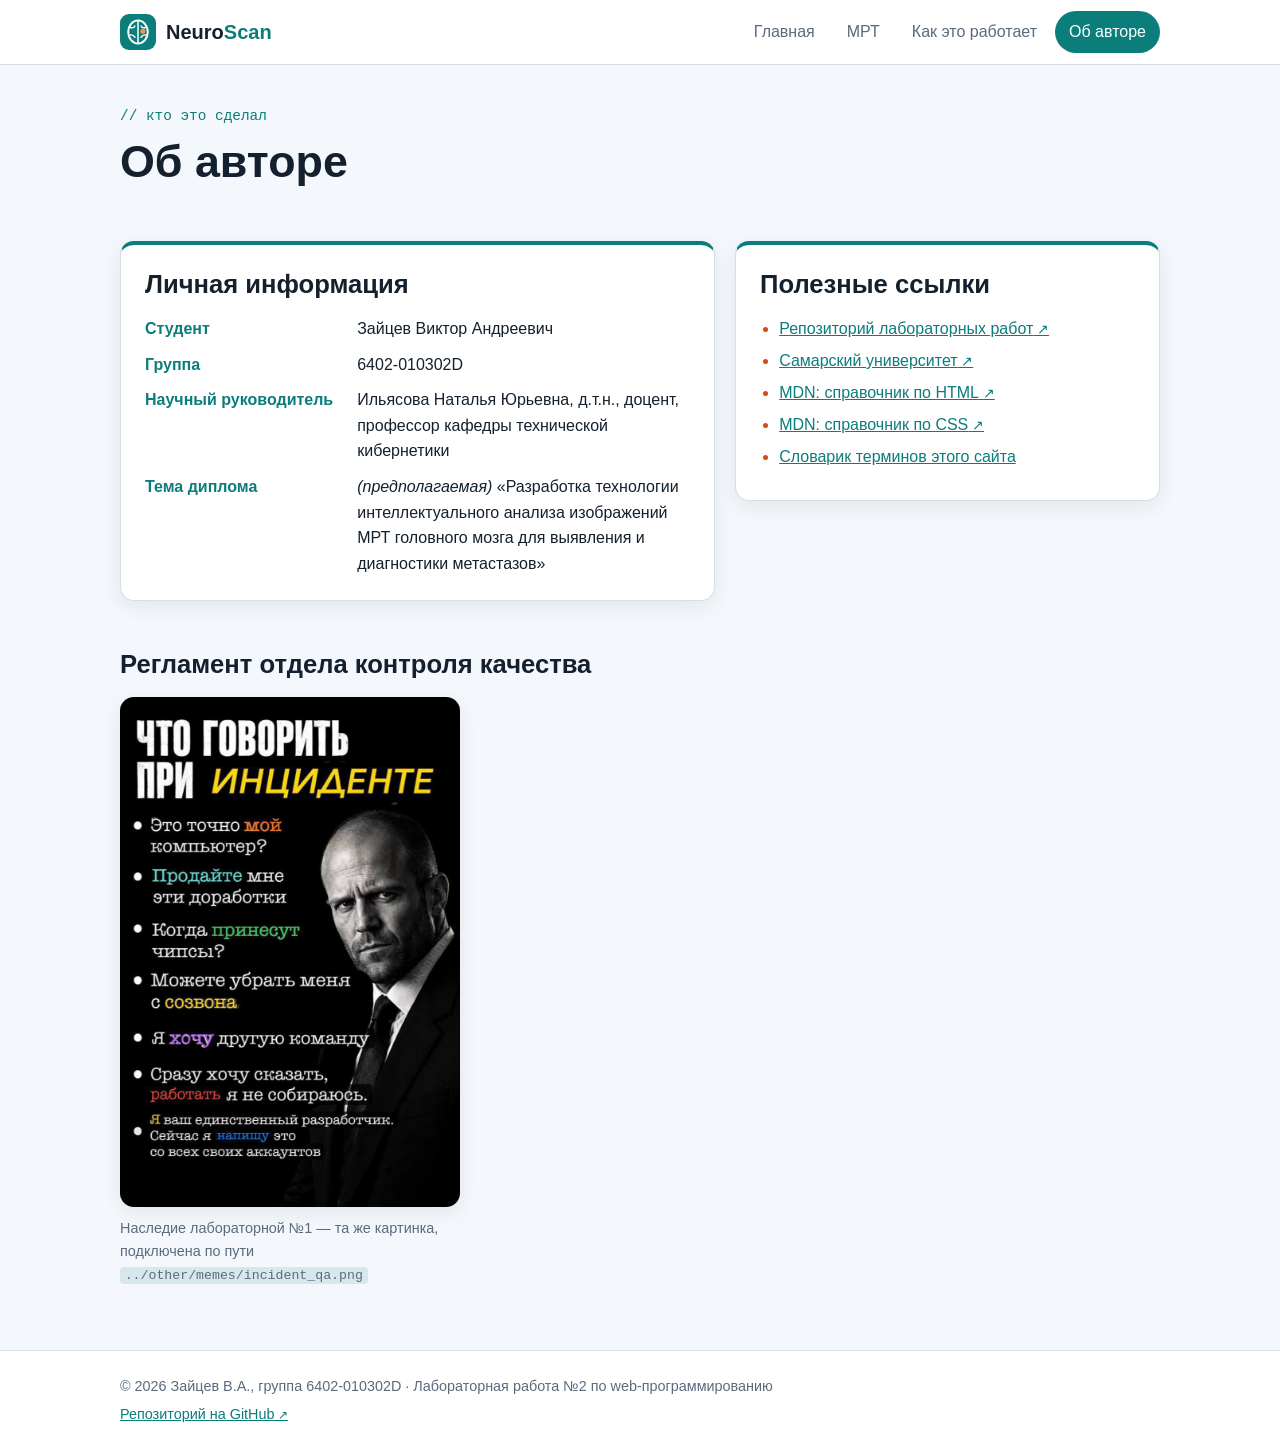
==== lab4/about.html @ dae62fb1 "chore(lab4): copied NeuroScan site from lab2 as a base" ====
<!DOCTYPE html>
<html lang="ru">
<head>
  <meta charset="UTF-8">
  <meta name="viewport" content="width=device-width, initial-scale=1.0">
  <meta name="description" content="Об авторе сайта NeuroScan">
  <title>NeuroScan — об авторе</title>
  <link rel="icon" href="img/logo.svg" type="image/svg+xml">
  <link rel="stylesheet" href="css/style.css">
</head>
<body>

  <header class="site-header">
    <div class="container header-inner">
      <a class="logo" href="index.html">
        <img src="img/logo.svg" alt="" width="36" height="36">
        <span>Neuro<span class="logo-accent">Scan</span></span>
      </a>
      <nav class="main-nav" aria-label="Главное меню">
        <ul>
          <li><a href="index.html">Главная</a></li>
          <li><a href="mri.html">МРТ</a></li>
          <li><a href="pipeline.html">Как это работает</a></li>
          <li><a href="about.html" class="active" aria-current="page">Об авторе</a></li>
        </ul>
      </nav>
    </div>
  </header>

  <main>
    <section class="container page-head">
      <p class="tag">// кто это сделал</p>
      <h1>Об авторе</h1>
    </section>

    <div class="container section profile">
      <article class="card">
        <h2>Личная информация</h2>
        <dl class="defs">
          <dt>Студент</dt>
          <dd>Зайцев Виктор Андреевич</dd>

          <dt>Группа</dt>
          <dd>6402-010302D</dd>

          <dt>Научный руководитель</dt>
          <dd>Ильясова Наталья Юрьевна, д.т.н., доцент, профессор кафедры технической кибернетики</dd>

          <dt>Тема диплома</dt>
          <dd><em>(предполагаемая)</em> «Разработка технологии интеллектуального анализа изображений МРТ головного мозга для выявления и диагностики метастазов»</dd>
        </dl>
      </article>

      <article class="card">
        <h2>Полезные ссылки</h2>
        <ul class="links">
          <li><a href="https://github.com/VAZ0N4ik/web6402-zaitsev_va" target="_blank" rel="noopener">Репозиторий лабораторных работ</a></li>
          <li><a href="https://ssau.ru" target="_blank" rel="noopener">Самарский университет</a></li>
          <li><a href="https://developer.mozilla.org/ru/docs/Web/HTML" target="_blank" rel="noopener">MDN: справочник по HTML</a></li>
          <li><a href="https://developer.mozilla.org/ru/docs/Web/CSS" target="_blank" rel="noopener">MDN: справочник по CSS</a></li>
          <li><a href="pipeline.html#glossary">Словарик терминов этого сайта</a></li>
        </ul>
      </article>
    </div>

    <!-- ===== Мем из ЛР №1: картинка берётся из папки other/ по относительному пути ../ ===== -->
    <section class="container section">
      <h2>Регламент отдела контроля качества</h2>
      <figure class="meme">
        <img src="../other/memes/incident_qa.png" alt="Мем: Джейсон Стэтхем и список «Что говорить при инциденте»" width="853" height="1280">
        <figcaption>Наследие лабораторной №1 — та же картинка, подключена по пути <code>../other/memes/incident_qa.png</code></figcaption>
      </figure>
    </section>
  </main>

  <footer class="site-footer">
    <div class="container">
      <p>© 2026 Зайцев&nbsp;В.А., группа 6402-010302D · Лабораторная работа №2 по web-программированию</p>
      <p><a href="https://github.com/VAZ0N4ik/web6402-zaitsev_va" target="_blank" rel="noopener">Репозиторий на GitHub</a></p>
    </div>
  </footer>

</body>
</html>
---- lab4/css/style.css ----
/* ==========================================================================
   NeuroScan — стили сайта (ЛР №2: основы HTML и CSS)
   Порядок: переменные → база → шапка → блоки страниц → таблица → адаптив
   ========================================================================== */


/* ---------- 1. Переменные: вся палитра в одном месте ---------- */

:root {
  --bg: #f4f7fb;
  --surface: #ffffff;
  --text: #14202e;
  --muted: #5a6b7d;
  --accent: #0b7d7a;                       /* бирюзовый «как у сканера» */
  --accent-soft: rgba(11, 125, 122, 0.12);
  --on-accent: #ffffff;                    /* текст поверх акцентного фона */
  --lesion: #d9480f;                       /* оранжевый — цвет «очага» */
  --lesion-soft: rgba(217, 72, 15, 0.14);
  --border: #d6dee8;
  --shadow: 0 6px 20px rgba(20, 32, 46, 0.08);
  --radius: 14px;
  --font: "Segoe UI", Roboto, "Helvetica Neue", Arial, sans-serif;
  --mono: Consolas, "Courier New", monospace;
}

/* Тёмная тема включается сама, если она выбрана в системе */
@media (prefers-color-scheme: dark) {
  :root {
    --bg: #0b1320;
    --surface: #121d2e;
    --text: #e6edf5;
    --muted: #9fb0c3;
    --accent: #2ec4b6;
    --accent-soft: rgba(46, 196, 182, 0.15);
    --on-accent: #06231f;
    --lesion: #ff8a4c;
    --lesion-soft: rgba(255, 138, 76, 0.18);
    --border: #22324a;
    --shadow: 0 6px 20px rgba(0, 0, 0, 0.35);
  }
}


/* ---------- 2. База: универсальный селектор и селекторы тегов ---------- */

*,
*::before,
*::after {
  box-sizing: border-box;
}

body {
  margin: 0;
  min-height: 100vh;
  display: flex;
  flex-direction: column;
  font-family: var(--font);
  font-size: 1rem;
  line-height: 1.6;
  color: var(--text);
  background-color: var(--bg);
}

main {
  flex: 1;
}

h1,
h2,
h3 {
  margin: 0 0 0.6em;
  line-height: 1.25;
}

h1 {
  font-size: clamp(1.9rem, 4vw, 2.8rem);
}

h2 {
  font-size: 1.6rem;
}

h3 {
  font-size: 1.15rem;
}

p {
  margin: 0 0 1em;
}

img {
  max-width: 100%;
  height: auto;
  vertical-align: middle;
}

a {
  color: var(--accent);
}

a:hover {
  text-decoration-thickness: 2px;
}

/* Селектор атрибута + псевдоэлемент: стрелка у внешних ссылок */
a[target="_blank"]::after {
  content: " ↗";
  font-size: 0.85em;
}

:focus-visible {
  outline: 3px solid var(--lesion);
  outline-offset: 2px;
}

code {
  font-family: var(--mono);
  font-size: 0.92em;
  padding: 0.1em 0.35em;
  border-radius: 4px;
  background-color: var(--accent-soft);
}

mark {
  padding: 0 0.2em;
  border-radius: 3px;
  color: inherit;
  background-color: var(--lesion-soft);
}

abbr[title] {
  cursor: help;
}


/* ---------- 3. Раскладка ---------- */

.container {
  width: 100%;
  max-width: 1080px;
  margin: 0 auto;
  padding: 0 20px;
}

.section {
  padding-top: 24px;
  padding-bottom: 24px;
}

.tag {
  margin-bottom: 0.4em;
  font-family: var(--mono);
  font-size: 0.9rem;
  color: var(--accent);
}

.lead {
  max-width: 40em;
  font-size: 1.15rem;
  color: var(--muted);
}

.section-lead {
  max-width: 44em;
  color: var(--muted);
}

.highlight {
  color: var(--lesion);
}


/* ---------- 4. Шапка и меню ---------- */

.site-header {
  position: sticky;
  top: 0;
  z-index: 10;
  background-color: var(--surface);
  border-bottom: 1px solid var(--border);
}

.header-inner {
  display: flex;
  flex-wrap: wrap;
  align-items: center;
  justify-content: space-between;
  gap: 12px;
  min-height: 64px;
}

.logo {
  display: inline-flex;
  align-items: center;
  gap: 10px;
  font-size: 1.25rem;
  font-weight: 700;
  color: var(--text);
  text-decoration: none;
}

.logo-accent {
  color: var(--accent);
}

.main-nav ul {
  display: flex;
  flex-wrap: wrap;
  gap: 4px;
  margin: 0;
  padding: 0;
  list-style: none;
}

/* Селектор потомка: все ссылки внутри меню */
.main-nav a {
  display: block;
  padding: 8px 14px;
  border-radius: 999px;
  font-weight: 500;
  color: var(--muted);
  text-decoration: none;
  transition: background-color 0.2s, color 0.2s;
}

.main-nav a:hover {
  color: var(--text);
  background-color: var(--accent-soft);
}

/* Текущая страница */
.main-nav a.active {
  color: var(--on-accent);
  background-color: var(--accent);
}


/* ---------- 5. Первый экран (селектор по id) ---------- */

#hero {
  padding: 56px 0;
  background: linear-gradient(135deg, var(--accent-soft), transparent 60%);
  border-bottom: 1px solid var(--border);
}

.hero-inner {
  display: grid;
  grid-template-columns: 1.2fr 1fr;
  gap: 40px;
  align-items: center;
}

.hero-actions {
  display: flex;
  flex-wrap: wrap;
  gap: 12px;
  margin-top: 24px;
}

.btn {
  display: inline-block;
  padding: 12px 22px;
  border: 2px solid var(--accent);
  border-radius: 999px;
  font-weight: 600;
  color: var(--on-accent);
  text-decoration: none;
  background-color: var(--accent);
  transition: transform 0.15s, box-shadow 0.15s;
}

.btn:hover {
  transform: translateY(-2px);
  box-shadow: var(--shadow);
}

.btn-ghost {
  color: var(--accent);
  background-color: transparent;
}

/* Картинка среза с «бегущей» линией сканера */
.scan {
  justify-self: center;
  max-width: 360px;
  margin: 0;
}

.scan-frame {
  position: relative;
  overflow: hidden;
  border-radius: 20px;
  box-shadow: var(--shadow);
}

.scan-frame img {
  display: block;
}

.scan-frame::after {
  content: "";
  position: absolute;
  left: 0;
  right: 0;
  top: 0;
  height: 3px;
  background: linear-gradient(90deg, transparent, #7fe3d9, transparent);
  box-shadow: 0 0 12px #7fe3d9;
  animation: scan-line 4s ease-in-out infinite;
}

@keyframes scan-line {
  0%   { top: 4%; }
  50%  { top: 95%; }
  100% { top: 4%; }
}

/* Если пользователь попросил систему не анимировать — не анимируем */
@media (prefers-reduced-motion: reduce) {
  .scan-frame::after {
    display: none;
  }
}

figcaption {
  margin-top: 10px;
  font-size: 0.9rem;
  text-align: center;
  color: var(--muted);
}


/* ---------- 6. Карточки, цитата, картинки ---------- */

.cards {
  display: grid;
  grid-template-columns: repeat(auto-fit, minmax(240px, 1fr));
  gap: 20px;
}

.card {
  padding: 24px;
  border: 1px solid var(--border);
  border-top: 4px solid var(--accent);
  border-radius: var(--radius);
  background-color: var(--surface);
  box-shadow: var(--shadow);
  transition: transform 0.2s;
}

.cards .card:hover {
  transform: translateY(-4px);
}

.card p:last-child {
  margin-bottom: 0;
}

.quote {
  margin: 0;
  padding: 24px 28px;
  border-left: 6px solid var(--lesion);
  border-radius: 0 var(--radius) var(--radius) 0;
  background-color: var(--surface);
}

.quote blockquote {
  margin: 0;
  font-size: 1.3rem;
  font-style: italic;
}

.quote blockquote p {
  margin: 0;
}

.quote figcaption {
  text-align: left;
}

.wide-figure {
  margin: 0;
}

.wide-figure img {
  display: block;
  margin: 0 auto;
  border-radius: var(--radius);
}

.meme {
  max-width: 340px;
  margin: 0;
}

.meme img {
  display: block;
  border-radius: var(--radius);
  box-shadow: var(--shadow);
}

.meme figcaption {
  text-align: left;
}


/* ---------- 7. Внутренние страницы ---------- */

.page-head {
  padding-top: 40px;
}

/* Дочерний селектор + счётчик: номера шагов рисует CSS */
.steps {
  display: grid;
  gap: 16px;
  margin: 0;
  padding: 0;
  list-style: none;
  counter-reset: step;
}

.steps > li {
  position: relative;
  padding: 20px 20px 20px 84px;
  border: 1px solid var(--border);
  border-radius: var(--radius);
  background-color: var(--surface);
  counter-increment: step;
}

.steps > li::before {
  content: counter(step, decimal-leading-zero);
  position: absolute;
  top: 20px;
  left: 20px;
  width: 44px;
  height: 44px;
  display: grid;
  place-items: center;
  border-radius: 50%;
  font-family: var(--mono);
  font-weight: 700;
  color: var(--on-accent);
  background-color: var(--accent);
}

/* Последний шаг (отчёт врачу) — цветом «очага» */
.steps > li:last-child::before {
  background-color: var(--lesion);
}

.steps h3 {
  margin-bottom: 0.3em;
}

.steps p {
  margin: 0;
}

/* Списки «термин — определение» */
.defs {
  display: grid;
  grid-template-columns: max-content 1fr;
  gap: 10px 24px;
  margin: 0;
}

.defs dt {
  font-weight: 700;
  color: var(--accent);
}

.defs dd {
  margin: 0;
}

.profile {
  display: grid;
  grid-template-columns: 1.4fr 1fr;
  gap: 20px;
  align-items: start;
}

.links {
  margin: 0;
  padding-left: 1.2em;
}

.links li {
  margin-bottom: 0.4em;
}

.links li::marker {
  color: var(--lesion);
}


/* ---------- 8. Таблица ---------- */

.table-wrap {
  overflow-x: auto;
  border: 1px solid var(--border);
  border-radius: var(--radius);
  background-color: var(--surface);
  box-shadow: var(--shadow);
}

.data-table {
  width: 100%;
  min-width: 600px;
  border-collapse: collapse;
}

.data-table caption {
  padding: 16px 18px 10px;
  font-weight: 600;
  text-align: left;
}

.data-table th,
.data-table td {
  padding: 12px 18px;
  border-bottom: 1px solid var(--border);
  vertical-align: middle;
}

.data-table thead th {
  font-weight: 600;
  color: var(--on-accent);
  background-color: var(--accent);
}

/* «Зебра» и подсветка строки под курсором */
.data-table tbody tr:nth-child(even) {
  background-color: var(--accent-soft);
}

.data-table tbody tr:hover {
  background-color: var(--lesion-soft);
}

.data-table tbody tr:last-child td {
  border-bottom: none;
}

/* Выравнивание: 1-й и 3-й столбцы — по левому краю, 2-й — по центру, 4-й — по правому */
.data-table th:nth-child(1),
.data-table td:nth-child(1),
.data-table th:nth-child(3),
.data-table td:nth-child(3) {
  text-align: left;
}

.data-table th:nth-child(2),
.data-table td:nth-child(2) {
  text-align: center;
  white-space: nowrap;
}

.data-table th:nth-child(4),
.data-table td:nth-child(4) {
  text-align: right;
  font-family: var(--mono);
}

/* Строка с главной последовательностью */
.data-table .key-row td:first-child {
  font-weight: 700;
  color: var(--lesion);
}

/* Квадратики-образцы яркости ликвора (строчные span с inline-block) */
.swatch {
  display: inline-block;
  width: 12px;
  height: 12px;
  margin-right: 4px;
  border: 1px solid var(--muted);
  border-radius: 3px;
  vertical-align: -1px;
}

.swatch-dark {
  background-color: #1d2228;
}

.swatch-bright {
  background-color: #eef1f4;
}

.table-note {
  margin-top: 10px;
  font-size: 0.9rem;
  color: var(--muted);
}


/* ---------- 9. Подвал ---------- */

.site-footer {
  margin-top: 40px;
  padding: 24px 0;
  border-top: 1px solid var(--border);
  font-size: 0.9rem;
  color: var(--muted);
  background-color: var(--surface);
}

.site-footer p {
  margin: 0 0 0.3em;
}


/* ---------- 10. Адаптив: узкие экраны (телефоны) ---------- */

@media (max-width: 760px) {
  .site-header {
    position: static;
  }

  .header-inner {
    padding-top: 10px;
    padding-bottom: 10px;
  }

  .main-nav a {
    padding: 6px 10px;
  }

  #hero {
    padding: 32px 0;
  }

  .hero-inner,
  .profile,
  .defs {
    grid-template-columns: 1fr;
  }

  .defs dd {
    margin-bottom: 8px;
  }

  .steps > li {
    padding: 76px 20px 20px;
  }
}
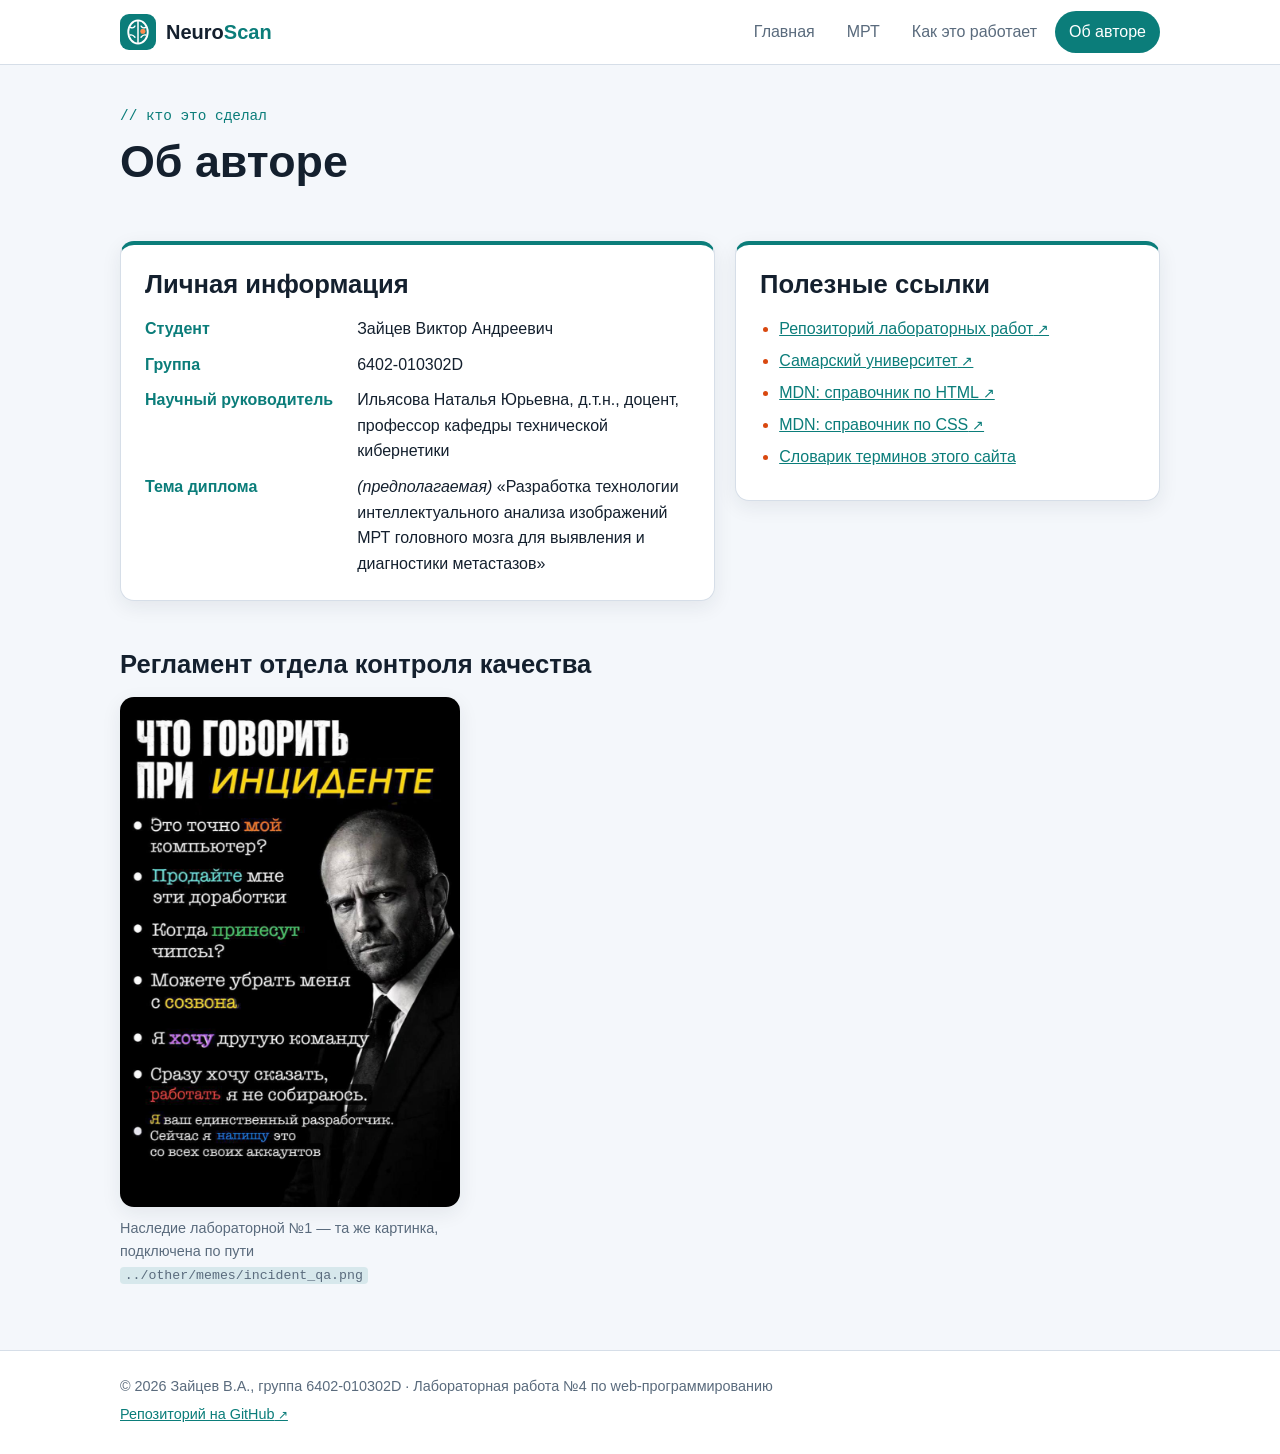
==== commit 763f7158: "refactor(lab4): renamed classes by BEM methodology" ====
--- a/lab4/about.html
+++ b/lab4/about.html
@@ -10,18 +10,18 @@
 </head>
 <body>
 
-  <header class="site-header">
-    <div class="container header-inner">
+  <header class="header">
+    <div class="container header__inner">
       <a class="logo" href="index.html">
         <img src="img/logo.svg" alt="" width="36" height="36">
-        <span>Neuro<span class="logo-accent">Scan</span></span>
+        <span>Neuro<span class="logo__accent">Scan</span></span>
       </a>
-      <nav class="main-nav" aria-label="Главное меню">
-        <ul>
-          <li><a href="index.html">Главная</a></li>
-          <li><a href="mri.html">МРТ</a></li>
-          <li><a href="pipeline.html">Как это работает</a></li>
-          <li><a href="about.html" class="active" aria-current="page">Об авторе</a></li>
+      <nav class="nav" aria-label="Главное меню">
+        <ul class="nav__list">
+          <li><a class="nav__link" href="index.html">Главная</a></li>
+          <li><a class="nav__link" href="mri.html">МРТ</a></li>
+          <li><a class="nav__link" href="pipeline.html">Как это работает</a></li>
+          <li><a class="nav__link nav__link_active" href="about.html" aria-current="page">Об авторе</a></li>
         </ul>
       </nav>
     </div>
@@ -37,46 +37,46 @@
       <article class="card">
         <h2>Личная информация</h2>
         <dl class="defs">
-          <dt>Студент</dt>
-          <dd>Зайцев Виктор Андреевич</dd>
+          <dt class="defs__term">Студент</dt>
+          <dd class="defs__desc">Зайцев Виктор Андреевич</dd>
 
-          <dt>Группа</dt>
-          <dd>6402-010302D</dd>
+          <dt class="defs__term">Группа</dt>
+          <dd class="defs__desc">6402-010302D</dd>
 
-          <dt>Научный руководитель</dt>
-          <dd>Ильясова Наталья Юрьевна, д.т.н., доцент, профессор кафедры технической кибернетики</dd>
+          <dt class="defs__term">Научный руководитель</dt>
+          <dd class="defs__desc">Ильясова Наталья Юрьевна, д.т.н., доцент, профессор кафедры технической кибернетики</dd>
 
-          <dt>Тема диплома</dt>
-          <dd><em>(предполагаемая)</em> «Разработка технологии интеллектуального анализа изображений МРТ головного мозга для выявления и диагностики метастазов»</dd>
+          <dt class="defs__term">Тема диплома</dt>
+          <dd class="defs__desc"><em>(предполагаемая)</em> «Разработка технологии интеллектуального анализа изображений МРТ головного мозга для выявления и диагностики метастазов»</dd>
         </dl>
       </article>
 
       <article class="card">
         <h2>Полезные ссылки</h2>
         <ul class="links">
-          <li><a href="https://github.com/VAZ0N4ik/web6402-zaitsev_va" target="_blank" rel="noopener">Репозиторий лабораторных работ</a></li>
-          <li><a href="https://ssau.ru" target="_blank" rel="noopener">Самарский университет</a></li>
-          <li><a href="https://developer.mozilla.org/ru/docs/Web/HTML" target="_blank" rel="noopener">MDN: справочник по HTML</a></li>
-          <li><a href="https://developer.mozilla.org/ru/docs/Web/CSS" target="_blank" rel="noopener">MDN: справочник по CSS</a></li>
-          <li><a href="pipeline.html#glossary">Словарик терминов этого сайта</a></li>
+          <li class="links__item"><a href="https://github.com/VAZ0N4ik/web6402-zaitsev_va" target="_blank" rel="noopener">Репозиторий лабораторных работ</a></li>
+          <li class="links__item"><a href="https://ssau.ru" target="_blank" rel="noopener">Самарский университет</a></li>
+          <li class="links__item"><a href="https://developer.mozilla.org/ru/docs/Web/HTML" target="_blank" rel="noopener">MDN: справочник по HTML</a></li>
+          <li class="links__item"><a href="https://developer.mozilla.org/ru/docs/Web/CSS" target="_blank" rel="noopener">MDN: справочник по CSS</a></li>
+          <li class="links__item"><a href="pipeline.html#glossary">Словарик терминов этого сайта</a></li>
         </ul>
       </article>
     </div>
 
-    <!-- ===== Мем из ЛР №1: картинка берётся из папки other/ по относительному пути ../ ===== -->
+    <!-- Мем из ЛР №1: картинка лежит в папке other/, путь относительный через ../ -->
     <section class="container section">
       <h2>Регламент отдела контроля качества</h2>
-      <figure class="meme">
-        <img src="../other/memes/incident_qa.png" alt="Мем: Джейсон Стэтхем и список «Что говорить при инциденте»" width="853" height="1280">
-        <figcaption>Наследие лабораторной №1 — та же картинка, подключена по пути <code>../other/memes/incident_qa.png</code></figcaption>
+      <figure class="illustration illustration_meme">
+        <img class="illustration__img" src="../other/memes/incident_qa.png" alt="Мем: Джейсон Стэтхем и список «Что говорить при инциденте»" width="853" height="1280">
+        <figcaption class="illustration__caption">Наследие лабораторной №1 — та же картинка, подключена по пути <code>../other/memes/incident_qa.png</code></figcaption>
       </figure>
     </section>
   </main>
 
-  <footer class="site-footer">
+  <footer class="footer">
     <div class="container">
-      <p>© 2026 Зайцев&nbsp;В.А., группа 6402-010302D · Лабораторная работа №2 по web-программированию</p>
-      <p><a href="https://github.com/VAZ0N4ik/web6402-zaitsev_va" target="_blank" rel="noopener">Репозиторий на GitHub</a></p>
+      <p class="footer__text">© 2026 Зайцев&nbsp;В.А., группа 6402-010302D · Лабораторная работа №4 по web-программированию</p>
+      <p class="footer__text"><a href="https://github.com/VAZ0N4ik/web6402-zaitsev_va" target="_blank" rel="noopener">Репозиторий на GitHub</a></p>
     </div>
   </footer>
 
--- a/lab4/css/style.css
+++ b/lab4/css/style.css
@@ -1,10 +1,7 @@
-/* ==========================================================================
-   NeuroScan — стили сайта (ЛР №2: основы HTML и CSS)
-   Порядок: переменные → база → шапка → блоки страниц → таблица → адаптив
-   ========================================================================== */
-
-
-/* ---------- 1. Переменные: вся палитра в одном месте ---------- */
+/* NeuroScan — стили сайта (ЛР №4). Классы названы по БЭМ: блок__элемент_модификатор */
+
+
+/* ---------- 1. Переменные ---------- */
 
 :root {
   --bg: #f4f7fb;
@@ -41,7 +38,7 @@
 }
 
 
-/* ---------- 2. База: универсальный селектор и селекторы тегов ---------- */
+/* ---------- 2. База: только теги, без классов ---------- */
 
 *,
 *::before,
@@ -102,7 +99,7 @@
   text-decoration-thickness: 2px;
 }
 
-/* Селектор атрибута + псевдоэлемент: стрелка у внешних ссылок */
+/* Стрелка у внешних ссылок */
 a[target="_blank"]::after {
   content: " ↗";
   font-size: 0.85em;
@@ -133,7 +130,7 @@
 }
 
 
-/* ---------- 3. Раскладка ---------- */
+/* ---------- 3. Общие блоки ---------- */
 
 .container {
   width: 100%;
@@ -147,6 +144,10 @@
   padding-bottom: 24px;
 }
 
+.page-head {
+  padding-top: 40px;
+}
+
 .tag {
   margin-bottom: 0.4em;
   font-family: var(--mono);
@@ -160,19 +161,43 @@
   color: var(--muted);
 }
 
-.section-lead {
+.lead_small {
   max-width: 44em;
-  color: var(--muted);
+  font-size: 1rem;
 }
 
 .highlight {
   color: var(--lesion);
 }
 
-
-/* ---------- 4. Шапка и меню ---------- */
-
-.site-header {
+.button {
+  display: inline-block;
+  padding: 12px 22px;
+  border: 2px solid var(--accent);
+  border-radius: 999px;
+  font: inherit;
+  font-weight: 600;
+  color: var(--on-accent);
+  text-decoration: none;
+  background-color: var(--accent);
+  cursor: pointer;
+  transition: transform 0.15s, box-shadow 0.15s;
+}
+
+.button:hover {
+  transform: translateY(-2px);
+  box-shadow: var(--shadow);
+}
+
+.button_ghost {
+  color: var(--accent);
+  background-color: transparent;
+}
+
+
+/* ---------- 4. Шапка, логотип, меню ---------- */
+
+.header {
   position: sticky;
   top: 0;
   z-index: 10;
@@ -180,7 +205,7 @@
   border-bottom: 1px solid var(--border);
 }
 
-.header-inner {
+.header__inner {
   display: flex;
   flex-wrap: wrap;
   align-items: center;
@@ -199,11 +224,11 @@
   text-decoration: none;
 }
 
-.logo-accent {
+.logo__accent {
   color: var(--accent);
 }
 
-.main-nav ul {
+.nav__list {
   display: flex;
   flex-wrap: wrap;
   gap: 4px;
@@ -212,8 +237,7 @@
   list-style: none;
 }
 
-/* Селектор потомка: все ссылки внутри меню */
-.main-nav a {
+.nav__link {
   display: block;
   padding: 8px 14px;
   border-radius: 999px;
@@ -223,62 +247,41 @@
   transition: background-color 0.2s, color 0.2s;
 }
 
-.main-nav a:hover {
+.nav__link:hover {
   color: var(--text);
   background-color: var(--accent-soft);
 }
 
 /* Текущая страница */
-.main-nav a.active {
+.nav__link_active,
+.nav__link_active:hover {
   color: var(--on-accent);
   background-color: var(--accent);
 }
 
 
-/* ---------- 5. Первый экран (селектор по id) ---------- */
-
-#hero {
+/* ---------- 5. Главная: первый экран ---------- */
+
+.hero {
   padding: 56px 0;
   background: linear-gradient(135deg, var(--accent-soft), transparent 60%);
   border-bottom: 1px solid var(--border);
 }
 
-.hero-inner {
+.hero__inner {
   display: grid;
   grid-template-columns: 1.2fr 1fr;
   gap: 40px;
   align-items: center;
 }
 
-.hero-actions {
+.hero__actions {
   display: flex;
   flex-wrap: wrap;
   gap: 12px;
   margin-top: 24px;
 }
 
-.btn {
-  display: inline-block;
-  padding: 12px 22px;
-  border: 2px solid var(--accent);
-  border-radius: 999px;
-  font-weight: 600;
-  color: var(--on-accent);
-  text-decoration: none;
-  background-color: var(--accent);
-  transition: transform 0.15s, box-shadow 0.15s;
-}
-
-.btn:hover {
-  transform: translateY(-2px);
-  box-shadow: var(--shadow);
-}
-
-.btn-ghost {
-  color: var(--accent);
-  background-color: transparent;
-}
-
 /* Картинка среза с «бегущей» линией сканера */
 .scan {
   justify-self: center;
@@ -286,18 +289,18 @@
   margin: 0;
 }
 
-.scan-frame {
+.scan__frame {
   position: relative;
   overflow: hidden;
   border-radius: 20px;
   box-shadow: var(--shadow);
 }
 
-.scan-frame img {
+.scan__img {
   display: block;
 }
 
-.scan-frame::after {
+.scan__frame::after {
   content: "";
   position: absolute;
   left: 0;
@@ -317,12 +320,12 @@
 
 /* Если пользователь попросил систему не анимировать — не анимируем */
 @media (prefers-reduced-motion: reduce) {
-  .scan-frame::after {
+  .scan__frame::after {
     display: none;
   }
 }
 
-figcaption {
+.scan__caption {
   margin-top: 10px;
   font-size: 0.9rem;
   text-align: center;
@@ -348,11 +351,11 @@
   transition: transform 0.2s;
 }
 
-.cards .card:hover {
+.card_hover:hover {
   transform: translateY(-4px);
 }
 
-.card p:last-child {
+.card__text {
   margin-bottom: 0;
 }
 
@@ -364,53 +367,52 @@
   background-color: var(--surface);
 }
 
-.quote blockquote {
+.quote__text {
   margin: 0;
   font-size: 1.3rem;
   font-style: italic;
 }
 
-.quote blockquote p {
-  margin: 0;
-}
-
-.quote figcaption {
-  text-align: left;
-}
-
-.wide-figure {
-  margin: 0;
-}
-
-.wide-figure img {
+.quote__author {
+  margin-top: 10px;
+  font-size: 0.9rem;
+  color: var(--muted);
+}
+
+.illustration {
+  margin: 0;
+}
+
+.illustration__img {
   display: block;
   margin: 0 auto;
   border-radius: var(--radius);
 }
 
-.meme {
+.illustration__caption {
+  margin-top: 10px;
+  font-size: 0.9rem;
+  text-align: center;
+  color: var(--muted);
+}
+
+/* Мем: картинка поменьше, с тенью, подпись слева */
+.illustration_meme {
   max-width: 340px;
-  margin: 0;
-}
-
-.meme img {
-  display: block;
-  border-radius: var(--radius);
+}
+
+.illustration_meme .illustration__img {
   box-shadow: var(--shadow);
 }
 
-.meme figcaption {
+.illustration_meme .illustration__caption {
   text-align: left;
 }
 
 
-/* ---------- 7. Внутренние страницы ---------- */
-
-.page-head {
-  padding-top: 40px;
-}
-
-/* Дочерний селектор + счётчик: номера шагов рисует CSS */
+/* ---------- 7. Шаги и словарик ---------- */
+
+/* Номера шагов рисует CSS: счётчик + ::before */
 .steps {
   display: grid;
   gap: 16px;
@@ -420,7 +422,7 @@
   counter-reset: step;
 }
 
-.steps > li {
+.steps__item {
   position: relative;
   padding: 20px 20px 20px 84px;
   border: 1px solid var(--border);
@@ -429,7 +431,7 @@
   counter-increment: step;
 }
 
-.steps > li::before {
+.steps__item::before {
   content: counter(step, decimal-leading-zero);
   position: absolute;
   top: 20px;
@@ -446,15 +448,15 @@
 }
 
 /* Последний шаг (отчёт врачу) — цветом «очага» */
-.steps > li:last-child::before {
+.steps__item:last-child::before {
   background-color: var(--lesion);
 }
 
-.steps h3 {
+.steps__title {
   margin-bottom: 0.3em;
 }
 
-.steps p {
+.steps__text {
   margin: 0;
 }
 
@@ -466,14 +468,17 @@
   margin: 0;
 }
 
-.defs dt {
+.defs__term {
   font-weight: 700;
   color: var(--accent);
 }
 
-.defs dd {
-  margin: 0;
-}
+.defs__desc {
+  margin: 0;
+}
+
+
+/* ---------- 8. Об авторе ---------- */
 
 .profile {
   display: grid;
@@ -487,18 +492,18 @@
   padding-left: 1.2em;
 }
 
-.links li {
+.links__item {
   margin-bottom: 0.4em;
 }
 
-.links li::marker {
+.links__item::marker {
   color: var(--lesion);
 }
 
 
-/* ---------- 8. Таблица ---------- */
-
-.table-wrap {
+/* ---------- 9. Таблица ---------- */
+
+.data-table {
   overflow-x: auto;
   border: 1px solid var(--border);
   border-radius: var(--radius);
@@ -506,71 +511,72 @@
   box-shadow: var(--shadow);
 }
 
-.data-table {
+.data-table__table {
   width: 100%;
   min-width: 600px;
   border-collapse: collapse;
 }
 
-.data-table caption {
+.data-table__caption {
   padding: 16px 18px 10px;
   font-weight: 600;
   text-align: left;
 }
 
-.data-table th,
-.data-table td {
+.data-table__cell {
   padding: 12px 18px;
   border-bottom: 1px solid var(--border);
   vertical-align: middle;
 }
 
-.data-table thead th {
+.data-table__cell_head {
   font-weight: 600;
   color: var(--on-accent);
   background-color: var(--accent);
 }
 
 /* «Зебра» и подсветка строки под курсором */
-.data-table tbody tr:nth-child(even) {
+.data-table__row:nth-child(even) {
   background-color: var(--accent-soft);
 }
 
-.data-table tbody tr:hover {
+.data-table__row:hover {
   background-color: var(--lesion-soft);
 }
 
-.data-table tbody tr:last-child td {
+.data-table__row:last-child .data-table__cell {
   border-bottom: none;
 }
 
 /* Выравнивание: 1-й и 3-й столбцы — по левому краю, 2-й — по центру, 4-й — по правому */
-.data-table th:nth-child(1),
-.data-table td:nth-child(1),
-.data-table th:nth-child(3),
-.data-table td:nth-child(3) {
+.data-table__cell:nth-child(1),
+.data-table__cell:nth-child(3) {
   text-align: left;
 }
 
-.data-table th:nth-child(2),
-.data-table td:nth-child(2) {
+.data-table__cell:nth-child(2) {
   text-align: center;
   white-space: nowrap;
 }
 
-.data-table th:nth-child(4),
-.data-table td:nth-child(4) {
+.data-table__cell:nth-child(4) {
   text-align: right;
   font-family: var(--mono);
 }
 
 /* Строка с главной последовательностью */
-.data-table .key-row td:first-child {
+.data-table__row_key .data-table__cell:first-child {
   font-weight: 700;
   color: var(--lesion);
 }
 
-/* Квадратики-образцы яркости ликвора (строчные span с inline-block) */
+.data-table__note {
+  margin-top: 10px;
+  font-size: 0.9rem;
+  color: var(--muted);
+}
+
+/* Квадратики-образцы яркости ликвора */
 .swatch {
   display: inline-block;
   width: 12px;
@@ -581,24 +587,18 @@
   vertical-align: -1px;
 }
 
-.swatch-dark {
+.swatch_dark {
   background-color: #1d2228;
 }
 
-.swatch-bright {
+.swatch_bright {
   background-color: #eef1f4;
 }
 
-.table-note {
-  margin-top: 10px;
-  font-size: 0.9rem;
-  color: var(--muted);
-}
-
-
-/* ---------- 9. Подвал ---------- */
-
-.site-footer {
+
+/* ---------- 10. Подвал ---------- */
+
+.footer {
   margin-top: 40px;
   padding: 24px 0;
   border-top: 1px solid var(--border);
@@ -607,42 +607,42 @@
   background-color: var(--surface);
 }
 
-.site-footer p {
+.footer__text {
   margin: 0 0 0.3em;
 }
 
 
-/* ---------- 10. Адаптив: узкие экраны (телефоны) ---------- */
+/* ---------- 11. Адаптив: узкие экраны (телефоны) ---------- */
 
 @media (max-width: 760px) {
-  .site-header {
+  .header {
     position: static;
   }
 
-  .header-inner {
+  .header__inner {
     padding-top: 10px;
     padding-bottom: 10px;
   }
 
-  .main-nav a {
+  .nav__link {
     padding: 6px 10px;
   }
 
-  #hero {
+  .hero {
     padding: 32px 0;
   }
 
-  .hero-inner,
+  .hero__inner,
   .profile,
   .defs {
     grid-template-columns: 1fr;
   }
 
-  .defs dd {
+  .defs__desc {
     margin-bottom: 8px;
   }
 
-  .steps > li {
+  .steps__item {
     padding: 76px 20px 20px;
   }
 }
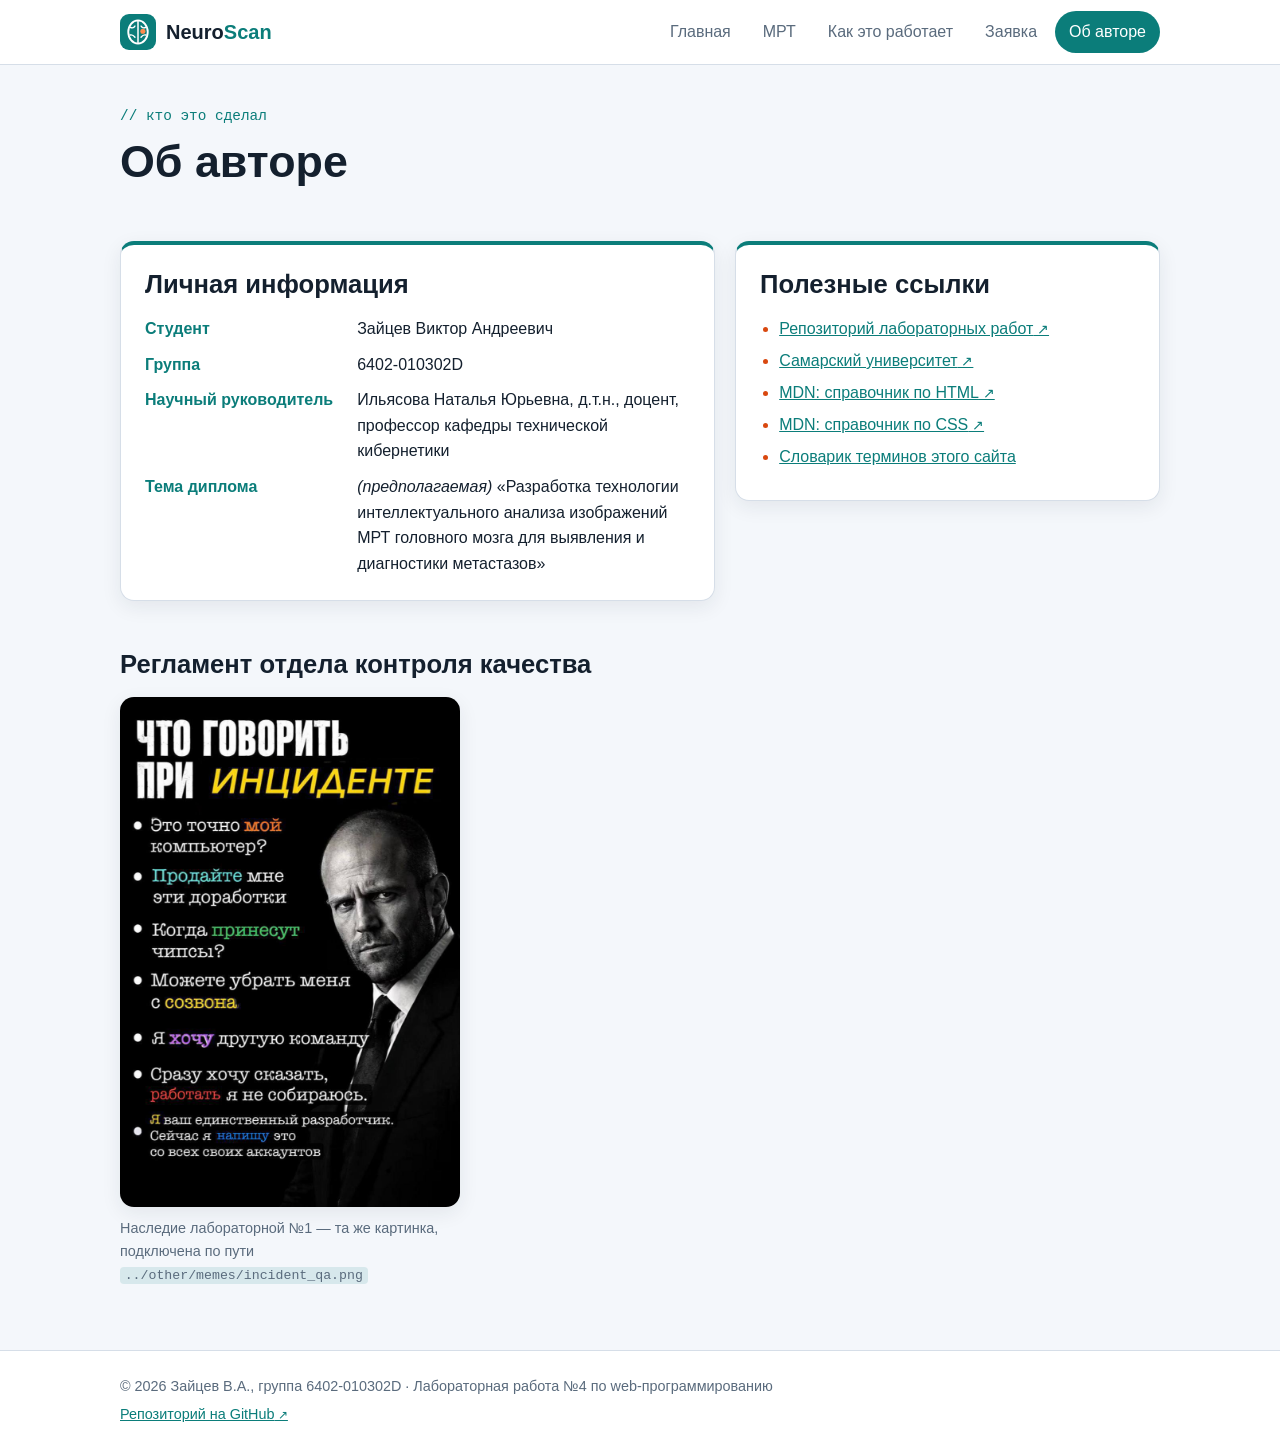
==== commit 3a7d8860: "feat(lab4): added analysis request page with form" ====
--- a/lab4/about.html
+++ b/lab4/about.html
@@ -21,6 +21,7 @@
           <li><a class="nav__link" href="index.html">Главная</a></li>
           <li><a class="nav__link" href="mri.html">МРТ</a></li>
           <li><a class="nav__link" href="pipeline.html">Как это работает</a></li>
+          <li><a class="nav__link" href="request.html">Заявка</a></li>
           <li><a class="nav__link nav__link_active" href="about.html" aria-current="page">Об авторе</a></li>
         </ul>
       </nav>
--- a/lab4/css/style.css
+++ b/lab4/css/style.css
@@ -1,7 +1,7 @@
 /* NeuroScan — стили сайта (ЛР №4). Классы названы по БЭМ: блок__элемент_модификатор */
 
 
-/* ---------- 1. Переменные ---------- */
+/* ---------- 1. Переменные: все цвета сайта задаются только здесь ---------- */
 
 :root {
   --bg: #f4f7fb;
@@ -15,9 +15,16 @@
   --lesion-soft: rgba(217, 72, 15, 0.14);
   --border: #d6dee8;
   --shadow: 0 6px 20px rgba(20, 32, 46, 0.08);
+  --scan-glow: #7fe3d9;                    /* линия сканера */
+  --scan-fade: rgba(127, 227, 217, 0);     /* тот же цвет, но полностью прозрачный */
+  --scan-trail: rgba(127, 227, 217, 0.3);  /* полупрозрачный «шлейф» за линией */
+  --scan-ping: #ff8a4c;                    /* кольца вокруг очага, как рамка на картинке */
+  --swatch-dark: #1d2228;                  /* образцы яркости ликвора в таблице */
+  --swatch-bright: #eef1f4;
   --radius: 14px;
   --font: "Segoe UI", Roboto, "Helvetica Neue", Arial, sans-serif;
   --mono: Consolas, "Courier New", monospace;
+  color-scheme: light dark;                /* поля формы и календарь тоже меняют тему */
 }
 
 /* Тёмная тема включается сама, если она выбрана в системе */
@@ -191,7 +198,7 @@
 
 .button_ghost {
   color: var(--accent);
-  background-color: transparent;
+  background: none;
 }
 
 
@@ -260,31 +267,64 @@
 }
 
 
-/* ---------- 5. Главная: первый экран ---------- */
-
-.hero {
-  padding: 56px 0;
-  background: linear-gradient(135deg, var(--accent-soft), transparent 60%);
-  border-bottom: 1px solid var(--border);
-}
-
-.hero__inner {
+/* ---------- 5. Главная: раскладка на Grid ---------- */
+
+/* Сетка из 3 колонок. Каждая область страницы получает имя через grid-area,
+   а grid-template-areas «рисует» из этих имён схему страницы.
+   Точка — ячейка без имени: туда браузер сам кладёт три карточки по порядку. */
+.home {
   display: grid;
-  grid-template-columns: 1.2fr 1fr;
-  gap: 40px;
-  align-items: center;
-}
-
-.hero__actions {
+  grid-template-columns: repeat(3, 1fr);
+  grid-template-areas:
+    "intro intro scan"
+    "why   why   scan"
+    ".     .     ."
+    "quote quote quote";
+  align-content: start;    /* main растянут на всю высоту окна, а ряды растягиваться не должны */
+  gap: 20px;
+  padding-top: 32px;
+  padding-bottom: 24px;
+}
+
+.home__intro {
+  grid-area: intro;
+  padding: 32px;
+  border: 1px solid var(--border);
+  border-radius: var(--radius);
+  background: linear-gradient(135deg, var(--accent-soft), var(--surface) 70%);
+}
+
+.home__actions {
   display: flex;
   flex-wrap: wrap;
   gap: 12px;
-  margin-top: 24px;
-}
-
-/* Картинка среза с «бегущей» линией сканера */
+  margin: 24px 0 0;
+}
+
+.home__scan {
+  grid-area: scan;
+  align-self: center;
+  justify-self: center;
+}
+
+.home__why {
+  grid-area: why;
+  padding: 24px 32px;
+  border: 1px solid var(--border);
+  border-radius: var(--radius);
+  background-color: var(--surface);
+}
+
+.home__card:hover {
+  transform: translateY(-4px);
+}
+
+.home__quote {
+  grid-area: quote;
+}
+
+/* Срез МРТ со сканером */
 .scan {
-  justify-self: center;
   max-width: 360px;
   margin: 0;
 }
@@ -300,27 +340,63 @@
   display: block;
 }
 
+/* Анимация сканера: сверху вниз едет полоса со светящимся нижним краем.
+   Когда край доходит до очага (это 36% времени), от очага расходятся два кольца.
+   У полосы и колец одна длительность 4s, поэтому они всё время идут синхронно. */
 .scan__frame::after {
   content: "";
   position: absolute;
   left: 0;
   right: 0;
-  top: 0;
-  height: 3px;
-  background: linear-gradient(90deg, transparent, #7fe3d9, transparent);
-  box-shadow: 0 0 12px #7fe3d9;
-  animation: scan-line 4s ease-in-out infinite;
-}
-
-@keyframes scan-line {
-  0%   { top: 4%; }
-  50%  { top: 95%; }
-  100% { top: 4%; }
+  top: -18%;
+  height: 18%;
+  border-bottom: 2px solid var(--scan-glow);
+  background: linear-gradient(to bottom, var(--scan-fade), var(--scan-trail));
+  box-shadow: 0 6px 14px var(--scan-glow);
+  animation: scan-sweep 4s linear infinite;
+}
+
+@keyframes scan-sweep {
+  from { top: -18%; }
+  to   { top: 100%; }
+}
+
+/* Точка в центре очага на картинке: 232 и 150 из 360 px — это 64.4% и 41.7% */
+.scan__ping {
+  position: absolute;
+  left: 64.4%;
+  top: 41.7%;
+  width: 40px;
+  height: 40px;
+  transform: translate(-50%, -50%);
+}
+
+.scan__ping::before,
+.scan__ping::after {
+  content: "";
+  position: absolute;
+  inset: 0;
+  border: 2px solid var(--scan-ping);
+  border-radius: 50%;
+  opacity: 0;
+  animation: scan-ping 4s ease-out infinite;
+}
+
+/* Второе кольцо запаздывает, получается «волна» */
+.scan__ping::after {
+  animation-delay: 0.3s;
+}
+
+@keyframes scan-ping {
+  0%, 36%   { transform: scale(0.4); opacity: 0; }
+  40%       { opacity: 1; }
+  75%, 100% { transform: scale(2.6); opacity: 0; }
 }
 
 /* Если пользователь попросил систему не анимировать — не анимируем */
 @media (prefers-reduced-motion: reduce) {
-  .scan__frame::after {
+  .scan__frame::after,
+  .scan__ping {
     display: none;
   }
 }
@@ -334,12 +410,6 @@
 
 
 /* ---------- 6. Карточки, цитата, картинки ---------- */
-
-.cards {
-  display: grid;
-  grid-template-columns: repeat(auto-fit, minmax(240px, 1fr));
-  gap: 20px;
-}
 
 .card {
   padding: 24px;
@@ -351,10 +421,6 @@
   transition: transform 0.2s;
 }
 
-.card_hover:hover {
-  transform: translateY(-4px);
-}
-
 .card__text {
   margin-bottom: 0;
 }
@@ -410,11 +476,13 @@
 }
 
 
-/* ---------- 7. Шаги и словарик ---------- */
-
-/* Номера шагов рисует CSS: счётчик + ::before */
+/* ---------- 7. «Как это работает»: раскладка на Flexbox ---------- */
+
+/* Шаги стоят в ряд. flex: 1 1 180px — каждый шаг шириной от 180px,
+   лишнее место делится поровну, а если места мало, шаги переносятся на новую строку */
 .steps {
-  display: grid;
+  display: flex;
+  flex-wrap: wrap;
   gap: 16px;
   margin: 0;
   padding: 0;
@@ -422,24 +490,27 @@
   counter-reset: step;
 }
 
+/* Внутри шага тоже flex, только столбиком: номер, заголовок, текст, результат */
 .steps__item {
-  position: relative;
-  padding: 20px 20px 20px 84px;
+  flex: 1 1 180px;
+  display: flex;
+  flex-direction: column;
+  gap: 10px;
+  padding: 20px;
   border: 1px solid var(--border);
   border-radius: var(--radius);
   background-color: var(--surface);
   counter-increment: step;
 }
 
+/* Номер шага рисует CSS: счётчик + ::before */
 .steps__item::before {
   content: counter(step, decimal-leading-zero);
-  position: absolute;
-  top: 20px;
-  left: 20px;
   width: 44px;
   height: 44px;
-  display: grid;
-  place-items: center;
+  display: flex;
+  align-items: center;
+  justify-content: center;
   border-radius: 50%;
   font-family: var(--mono);
   font-weight: 700;
@@ -453,10 +524,51 @@
 }
 
 .steps__title {
-  margin-bottom: 0.3em;
+  margin: 0;
 }
 
 .steps__text {
+  margin: 0;
+}
+
+/* margin-top: auto прижимает результат к низу шага, поэтому у всех шагов он на одной линии */
+.steps__result {
+  margin: auto 0 0;
+  padding-top: 10px;
+  border-top: 1px dashed var(--border);
+  font-family: var(--mono);
+  font-size: 0.85rem;
+  color: var(--accent);
+}
+
+/* Словарик: каждая пара «термин — определение» это строка из двух flex-элементов */
+.glossary {
+  display: flex;
+  flex-direction: column;
+  gap: 12px;
+  margin: 0;
+}
+
+.glossary__item {
+  display: flex;
+  align-items: baseline;
+  gap: 24px;
+  padding-bottom: 12px;
+  border-bottom: 1px solid var(--border);
+}
+
+.glossary__item:last-child {
+  border-bottom: none;
+}
+
+.glossary__term {
+  flex: 0 0 140px;           /* термин всегда 140px: не растёт и не сжимается */
+  font-weight: 700;
+  color: var(--accent);
+}
+
+.glossary__desc {
+  flex: 1;                   /* определение забирает всё оставшееся место */
   margin: 0;
 }
 
@@ -501,7 +613,88 @@
 }
 
 
-/* ---------- 9. Таблица ---------- */
+/* ---------- 9. Форма заявки ---------- */
+
+/* Поля идут столбиком, а в .form__row по два в ряд */
+.form {
+  display: flex;
+  flex-direction: column;
+  gap: 20px;
+  max-width: 760px;
+}
+
+.form__row {
+  display: grid;
+  grid-template-columns: 1fr 1fr;
+  gap: 20px;
+}
+
+.form__field {
+  display: flex;
+  flex-direction: column;
+  gap: 6px;
+}
+
+.form__label {
+  font-weight: 600;
+}
+
+.form__input {
+  width: 100%;
+  padding: 10px 14px;
+  border: 1px solid var(--border);
+  border-radius: 10px;
+  font: inherit;
+  color: var(--text);
+  background-color: var(--bg);
+}
+
+.form__input:focus {
+  border-color: var(--accent);
+}
+
+/* Красная рамка, только когда пользователь уже что-то ввёл неправильно, а не сразу при загрузке */
+.form__input:user-invalid {
+  border-color: var(--lesion);
+}
+
+/* Группа переключателей: рамку fieldset убираем, варианты ставим в строку */
+.form__group {
+  display: flex;
+  flex-wrap: wrap;
+  gap: 8px 20px;
+  margin: 0;
+  padding: 0;
+  border: none;
+}
+
+.form__legend {
+  margin-bottom: 6px;
+  padding: 0;
+  font-weight: 600;
+}
+
+.form__option {
+  display: inline-flex;
+  align-items: center;
+  gap: 8px;
+  cursor: pointer;
+}
+
+/* Цвет галочек и кружков у checkbox и radio */
+.form__check {
+  width: 18px;
+  height: 18px;
+  margin: 0;
+  accent-color: var(--accent);
+}
+
+.form__submit {
+  align-self: flex-start;
+}
+
+
+/* ---------- 10. Таблица ---------- */
 
 .data-table {
   overflow-x: auto;
@@ -588,15 +781,15 @@
 }
 
 .swatch_dark {
-  background-color: #1d2228;
+  background-color: var(--swatch-dark);
 }
 
 .swatch_bright {
-  background-color: #eef1f4;
-}
-
-
-/* ---------- 10. Подвал ---------- */
+  background-color: var(--swatch-bright);
+}
+
+
+/* ---------- 11. Подвал ---------- */
 
 .footer {
   margin-top: 40px;
@@ -612,7 +805,7 @@
 }
 
 
-/* ---------- 11. Адаптив: узкие экраны (телефоны) ---------- */
+/* ---------- 12. Адаптив: узкие экраны (телефоны) ---------- */
 
 @media (max-width: 760px) {
   .header {
@@ -628,13 +821,26 @@
     padding: 6px 10px;
   }
 
-  .hero {
-    padding: 32px 0;
-  }
-
-  .hero__inner,
+  /* На телефоне та же разметка, но области встают в одну колонку */
+  .home {
+    grid-template-columns: 1fr;
+    grid-template-areas:
+      "intro"
+      "scan"
+      "why"
+      "."
+      "."
+      "."
+      "quote";
+  }
+
+  .home__intro {
+    padding: 24px;
+  }
+
   .profile,
-  .defs {
+  .defs,
+  .form__row {
     grid-template-columns: 1fr;
   }
 
@@ -642,7 +848,15 @@
     margin-bottom: 8px;
   }
 
-  .steps__item {
-    padding: 76px 20px 20px;
-  }
-}
+  /* Шагам медиазапрос не нужен: при ширине меньше двух шагов flex-wrap сам ставит их в столбик */
+
+  /* В столбик: термин над определением. flex: none — иначе 140px стали бы высотой */
+  .glossary__item {
+    flex-direction: column;
+    gap: 4px;
+  }
+
+  .glossary__term {
+    flex: none;
+  }
+}
